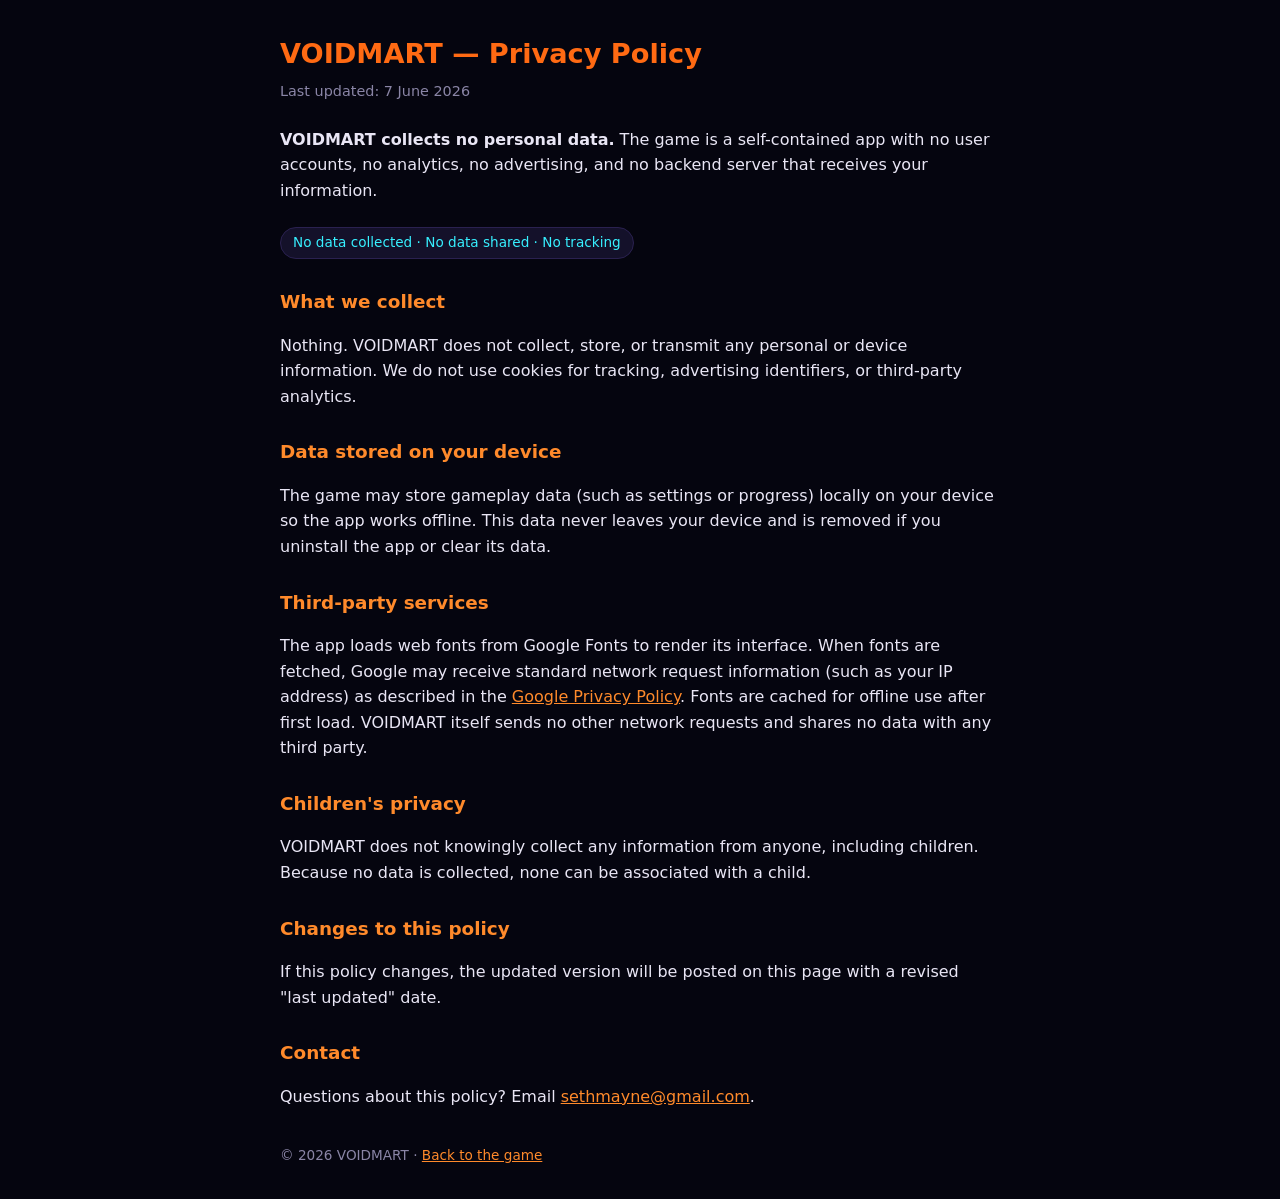
==== privacy/index.html @ 233f6fad "Add privacy policy page at /privacy (no data collected) Co-Authored-By: Claude Opus 4.8 (1M context)" ====
<!DOCTYPE html>
<html lang="en">
<head>
<meta charset="UTF-8">
<meta name="viewport" content="width=device-width, initial-scale=1.0">
<title>VOIDMART — Privacy Policy</title>
<meta name="theme-color" content="#05050f">
<link rel="icon" type="image/png" sizes="192x192" href="/icons/voidmart-icon-192.png">
<style>
  :root{color-scheme:dark}
  body{margin:0;background:#05050f;color:#e9e6f5;
    font-family:system-ui,-apple-system,"Segoe UI",Roboto,sans-serif;
    line-height:1.6;padding:32px 20px;}
  main{max-width:720px;margin:0 auto;}
  h1{color:#ff6a13;font-size:1.7rem;margin:0 0 4px;}
  h2{color:#ff8a2b;font-size:1.15rem;margin:28px 0 8px;}
  a{color:#ff8a2b;}
  .meta{color:#8a85a6;font-size:.9rem;margin-bottom:24px;}
  .pill{display:inline-block;background:#14112a;border:1px solid #2a2150;
    border-radius:99px;padding:4px 12px;color:#37f0ff;font-size:.85rem;margin-top:8px;}
  footer{margin-top:36px;color:#8a85a6;font-size:.85rem;}
</style>
</head>
<body>
<main>
  <h1>VOIDMART — Privacy Policy</h1>
  <div class="meta">Last updated: 7 June 2026</div>

  <p><strong>VOIDMART collects no personal data.</strong> The game is a
  self-contained app with no user accounts, no analytics, no advertising,
  and no backend server that receives your information.</p>
  <span class="pill">No data collected · No data shared · No tracking</span>

  <h2>What we collect</h2>
  <p>Nothing. VOIDMART does not collect, store, or transmit any personal or
  device information. We do not use cookies for tracking, advertising
  identifiers, or third-party analytics.</p>

  <h2>Data stored on your device</h2>
  <p>The game may store gameplay data (such as settings or progress) locally
  on your device so the app works offline. This data never leaves your device
  and is removed if you uninstall the app or clear its data.</p>

  <h2>Third-party services</h2>
  <p>The app loads web fonts from Google Fonts to render its interface. When
  fonts are fetched, Google may receive standard network request information
  (such as your IP address) as described in the
  <a href="https://policies.google.com/privacy">Google Privacy Policy</a>.
  Fonts are cached for offline use after first load. VOIDMART itself sends no
  other network requests and shares no data with any third party.</p>

  <h2>Children's privacy</h2>
  <p>VOIDMART does not knowingly collect any information from anyone, including
  children. Because no data is collected, none can be associated with a child.</p>

  <h2>Changes to this policy</h2>
  <p>If this policy changes, the updated version will be posted on this page
  with a revised "last updated" date.</p>

  <h2>Contact</h2>
  <p>Questions about this policy? Email
  <a href="mailto:sethmayne@gmail.com">sethmayne@gmail.com</a>.</p>

  <footer>
    © 2026 VOIDMART · <a href="/">Back to the game</a>
  </footer>
</main>
</body>
</html>
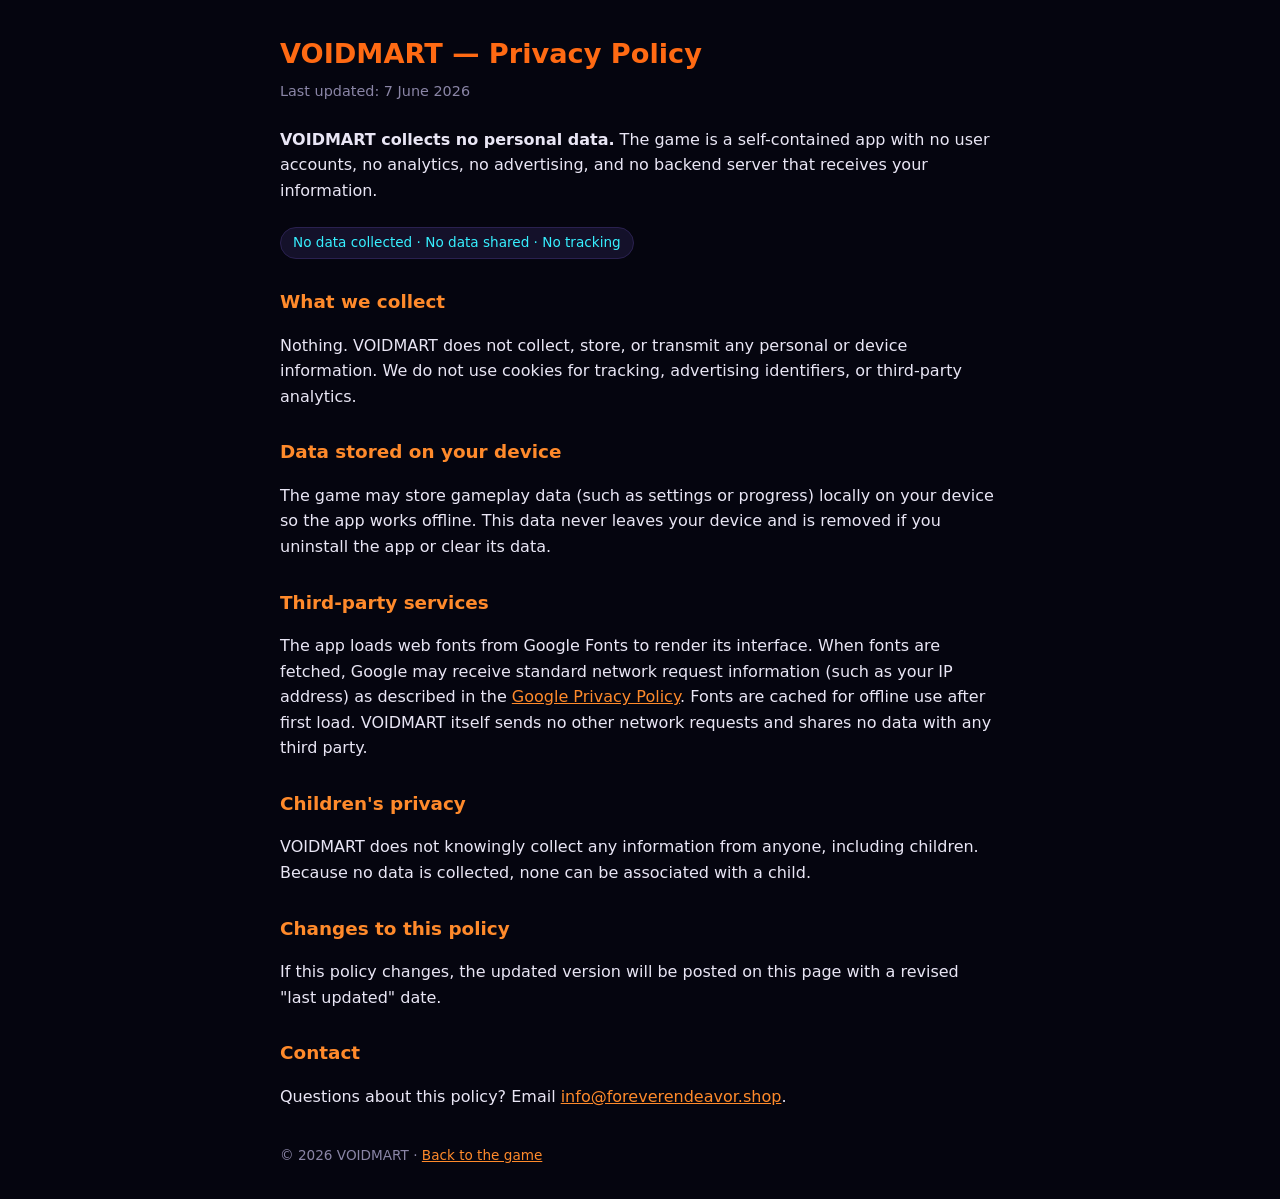
==== commit c9382c73: "Update project contact email to info@foreverendeavor.shop (privacy page) Co-Authored-By: Claude Opus" ====
--- a/privacy/index.html
+++ b/privacy/index.html
@@ -59,7 +59,7 @@
 
   <h2>Contact</h2>
   <p>Questions about this policy? Email
-  <a href="mailto:sethmayne@gmail.com">sethmayne@gmail.com</a>.</p>
+  <a href="mailto:info@foreverendeavor.shop">info@foreverendeavor.shop</a>.</p>
 
   <footer>
     © 2026 VOIDMART · <a href="/">Back to the game</a>
